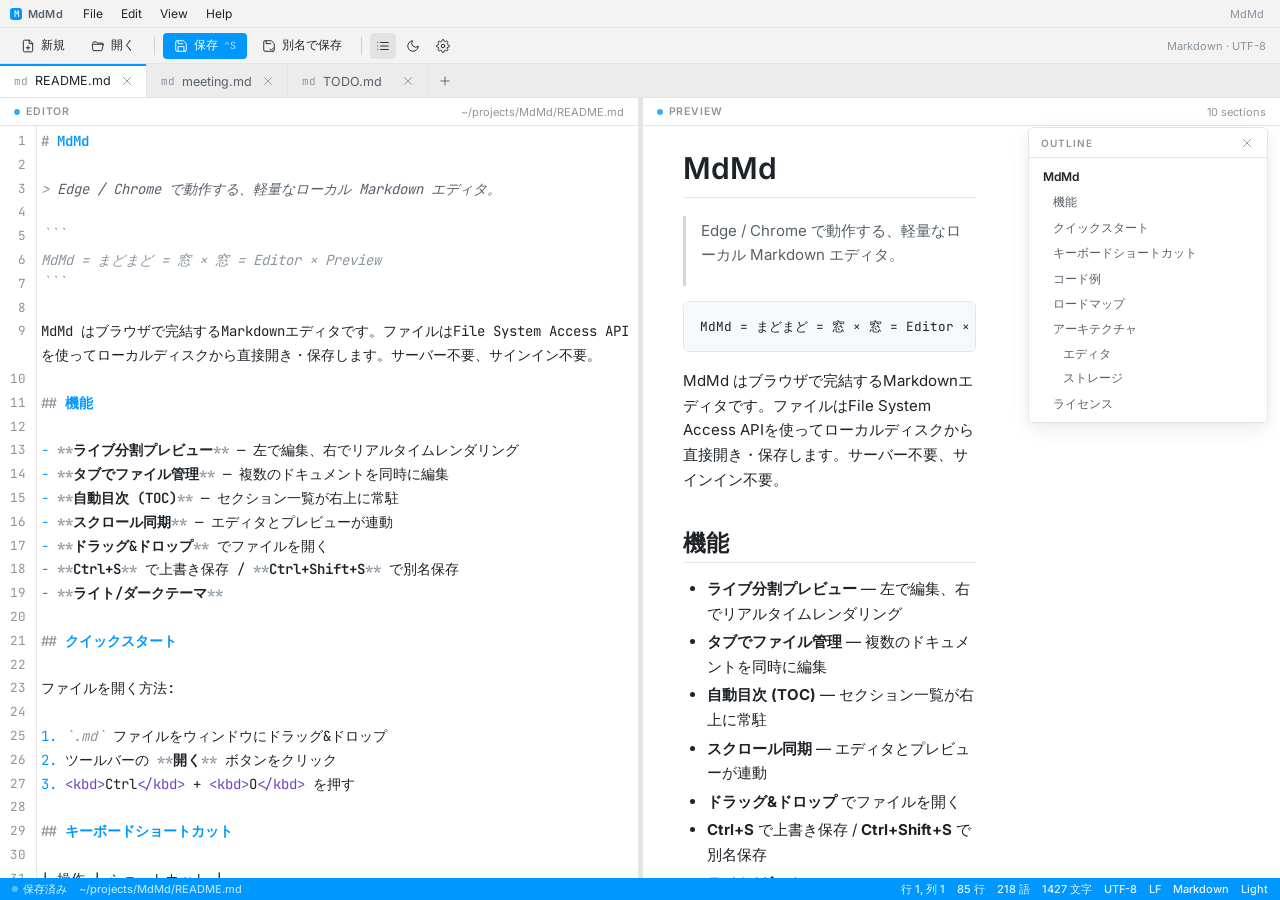
==== index.html @ 1f8f0a0e "Initial commit: offline PWA markdown editor Fully offline browser-based markdown editor with PWA fil" ====
<!DOCTYPE html>
<html lang="ja" data-theme="light">
<head>
<meta charset="UTF-8">
<title>MdMd</title>
<meta name="viewport" content="width=device-width,initial-scale=1">
<meta name="theme-color" content="#0098ff">
<link rel="manifest" href="manifest.json">
<link rel="icon" href="icons/icon-192.png" type="image/png">

<!-- All assets are local (vendor/). No external network calls. -->
<link rel="stylesheet" href="vendor/fonts/fonts.css">
<link rel="stylesheet" href="vendor/codemirror/codemirror.min.css">
<link rel="stylesheet" href="vendor/codemirror/theme/dracula.min.css">
<link rel="stylesheet" href="vendor/highlight/default.min.css">
<link rel="stylesheet" href="styles.css">

<script src="vendor/react.production.min.js"></script>
<script src="vendor/react-dom.production.min.js"></script>
<script src="vendor/codemirror/codemirror.min.js"></script>
<script src="vendor/codemirror/addon/overlay.min.js"></script>
<script src="vendor/codemirror/mode/xml.min.js"></script>
<script src="vendor/codemirror/mode/javascript.min.js"></script>
<script src="vendor/codemirror/mode/css.min.js"></script>
<script src="vendor/codemirror/mode/markdown.min.js"></script>
<script src="vendor/codemirror/mode/gfm.min.js"></script>
<script src="vendor/codemirror/addon/continuelist.min.js"></script>
<script src="vendor/markdown-it.min.js"></script>
<script src="vendor/purify.min.js"></script>
<script src="vendor/highlight/highlight.min.js"></script>
</head>
<body>
<div id="root"></div>

<script src="app.js"></script>
<script>
  // Register service worker for offline-first PWA behavior.
  // Skipped on file:// (SW only works on http(s)/localhost).
  if ('serviceWorker' in navigator && location.protocol !== 'file:') {
    window.addEventListener('load', () => {
      navigator.serviceWorker.register('sw.js').catch(err => {
        console.warn('[mdeditor] SW registration failed:', err);
      });
    });
  }
</script>
</body>
</html>
---- vendor/fonts/fonts.css ----
/* cyrillic-ext */
@font-face {
  font-family: 'Inter';
  font-style: normal;
  font-weight: 400;
  font-display: swap;
  src: url(UcC73FwrK3iLTeHuS_nVMrMxCp50SjIa2JL7SUc.woff2) format('woff2');
  unicode-range: U+0460-052F, U+1C80-1C8A, U+20B4, U+2DE0-2DFF, U+A640-A69F, U+FE2E-FE2F;
}
/* cyrillic */
@font-face {
  font-family: 'Inter';
  font-style: normal;
  font-weight: 400;
  font-display: swap;
  src: url(UcC73FwrK3iLTeHuS_nVMrMxCp50SjIa0ZL7SUc.woff2) format('woff2');
  unicode-range: U+0301, U+0400-045F, U+0490-0491, U+04B0-04B1, U+2116;
}
/* greek-ext */
@font-face {
  font-family: 'Inter';
  font-style: normal;
  font-weight: 400;
  font-display: swap;
  src: url(UcC73FwrK3iLTeHuS_nVMrMxCp50SjIa2ZL7SUc.woff2) format('woff2');
  unicode-range: U+1F00-1FFF;
}
/* greek */
@font-face {
  font-family: 'Inter';
  font-style: normal;
  font-weight: 400;
  font-display: swap;
  src: url(UcC73FwrK3iLTeHuS_nVMrMxCp50SjIa1pL7SUc.woff2) format('woff2');
  unicode-range: U+0370-0377, U+037A-037F, U+0384-038A, U+038C, U+038E-03A1, U+03A3-03FF;
}
/* vietnamese */
@font-face {
  font-family: 'Inter';
  font-style: normal;
  font-weight: 400;
  font-display: swap;
  src: url(UcC73FwrK3iLTeHuS_nVMrMxCp50SjIa2pL7SUc.woff2) format('woff2');
  unicode-range: U+0102-0103, U+0110-0111, U+0128-0129, U+0168-0169, U+01A0-01A1, U+01AF-01B0, U+0300-0301, U+0303-0304, U+0308-0309, U+0323, U+0329, U+1EA0-1EF9, U+20AB;
}
/* latin-ext */
@font-face {
  font-family: 'Inter';
  font-style: normal;
  font-weight: 400;
  font-display: swap;
  src: url(UcC73FwrK3iLTeHuS_nVMrMxCp50SjIa25L7SUc.woff2) format('woff2');
  unicode-range: U+0100-02BA, U+02BD-02C5, U+02C7-02CC, U+02CE-02D7, U+02DD-02FF, U+0304, U+0308, U+0329, U+1D00-1DBF, U+1E00-1E9F, U+1EF2-1EFF, U+2020, U+20A0-20AB, U+20AD-20C0, U+2113, U+2C60-2C7F, U+A720-A7FF;
}
/* latin */
@font-face {
  font-family: 'Inter';
  font-style: normal;
  font-weight: 400;
  font-display: swap;
  src: url(UcC73FwrK3iLTeHuS_nVMrMxCp50SjIa1ZL7.woff2) format('woff2');
  unicode-range: U+0000-00FF, U+0131, U+0152-0153, U+02BB-02BC, U+02C6, U+02DA, U+02DC, U+0304, U+0308, U+0329, U+2000-206F, U+20AC, U+2122, U+2191, U+2193, U+2212, U+2215, U+FEFF, U+FFFD;
}
/* cyrillic-ext */
@font-face {
  font-family: 'Inter';
  font-style: normal;
  font-weight: 500;
  font-display: swap;
  src: url(UcC73FwrK3iLTeHuS_nVMrMxCp50SjIa2JL7SUc.woff2) format('woff2');
  unicode-range: U+0460-052F, U+1C80-1C8A, U+20B4, U+2DE0-2DFF, U+A640-A69F, U+FE2E-FE2F;
}
/* cyrillic */
@font-face {
  font-family: 'Inter';
  font-style: normal;
  font-weight: 500;
  font-display: swap;
  src: url(UcC73FwrK3iLTeHuS_nVMrMxCp50SjIa0ZL7SUc.woff2) format('woff2');
  unicode-range: U+0301, U+0400-045F, U+0490-0491, U+04B0-04B1, U+2116;
}
/* greek-ext */
@font-face {
  font-family: 'Inter';
  font-style: normal;
  font-weight: 500;
  font-display: swap;
  src: url(UcC73FwrK3iLTeHuS_nVMrMxCp50SjIa2ZL7SUc.woff2) format('woff2');
  unicode-range: U+1F00-1FFF;
}
/* greek */
@font-face {
  font-family: 'Inter';
  font-style: normal;
  font-weight: 500;
  font-display: swap;
  src: url(UcC73FwrK3iLTeHuS_nVMrMxCp50SjIa1pL7SUc.woff2) format('woff2');
  unicode-range: U+0370-0377, U+037A-037F, U+0384-038A, U+038C, U+038E-03A1, U+03A3-03FF;
}
/* vietnamese */
@font-face {
  font-family: 'Inter';
  font-style: normal;
  font-weight: 500;
  font-display: swap;
  src: url(UcC73FwrK3iLTeHuS_nVMrMxCp50SjIa2pL7SUc.woff2) format('woff2');
  unicode-range: U+0102-0103, U+0110-0111, U+0128-0129, U+0168-0169, U+01A0-01A1, U+01AF-01B0, U+0300-0301, U+0303-0304, U+0308-0309, U+0323, U+0329, U+1EA0-1EF9, U+20AB;
}
/* latin-ext */
@font-face {
  font-family: 'Inter';
  font-style: normal;
  font-weight: 500;
  font-display: swap;
  src: url(UcC73FwrK3iLTeHuS_nVMrMxCp50SjIa25L7SUc.woff2) format('woff2');
  unicode-range: U+0100-02BA, U+02BD-02C5, U+02C7-02CC, U+02CE-02D7, U+02DD-02FF, U+0304, U+0308, U+0329, U+1D00-1DBF, U+1E00-1E9F, U+1EF2-1EFF, U+2020, U+20A0-20AB, U+20AD-20C0, U+2113, U+2C60-2C7F, U+A720-A7FF;
}
/* latin */
@font-face {
  font-family: 'Inter';
  font-style: normal;
  font-weight: 500;
  font-display: swap;
  src: url(UcC73FwrK3iLTeHuS_nVMrMxCp50SjIa1ZL7.woff2) format('woff2');
  unicode-range: U+0000-00FF, U+0131, U+0152-0153, U+02BB-02BC, U+02C6, U+02DA, U+02DC, U+0304, U+0308, U+0329, U+2000-206F, U+20AC, U+2122, U+2191, U+2193, U+2212, U+2215, U+FEFF, U+FFFD;
}
/* cyrillic-ext */
@font-face {
  font-family: 'Inter';
  font-style: normal;
  font-weight: 600;
  font-display: swap;
  src: url(UcC73FwrK3iLTeHuS_nVMrMxCp50SjIa2JL7SUc.woff2) format('woff2');
  unicode-range: U+0460-052F, U+1C80-1C8A, U+20B4, U+2DE0-2DFF, U+A640-A69F, U+FE2E-FE2F;
}
/* cyrillic */
@font-face {
  font-family: 'Inter';
  font-style: normal;
  font-weight: 600;
  font-display: swap;
  src: url(UcC73FwrK3iLTeHuS_nVMrMxCp50SjIa0ZL7SUc.woff2) format('woff2');
  unicode-range: U+0301, U+0400-045F, U+0490-0491, U+04B0-04B1, U+2116;
}
/* greek-ext */
@font-face {
  font-family: 'Inter';
  font-style: normal;
  font-weight: 600;
  font-display: swap;
  src: url(UcC73FwrK3iLTeHuS_nVMrMxCp50SjIa2ZL7SUc.woff2) format('woff2');
  unicode-range: U+1F00-1FFF;
}
/* greek */
@font-face {
  font-family: 'Inter';
  font-style: normal;
  font-weight: 600;
  font-display: swap;
  src: url(UcC73FwrK3iLTeHuS_nVMrMxCp50SjIa1pL7SUc.woff2) format('woff2');
  unicode-range: U+0370-0377, U+037A-037F, U+0384-038A, U+038C, U+038E-03A1, U+03A3-03FF;
}
/* vietnamese */
@font-face {
  font-family: 'Inter';
  font-style: normal;
  font-weight: 600;
  font-display: swap;
  src: url(UcC73FwrK3iLTeHuS_nVMrMxCp50SjIa2pL7SUc.woff2) format('woff2');
  unicode-range: U+0102-0103, U+0110-0111, U+0128-0129, U+0168-0169, U+01A0-01A1, U+01AF-01B0, U+0300-0301, U+0303-0304, U+0308-0309, U+0323, U+0329, U+1EA0-1EF9, U+20AB;
}
/* latin-ext */
@font-face {
  font-family: 'Inter';
  font-style: normal;
  font-weight: 600;
  font-display: swap;
  src: url(UcC73FwrK3iLTeHuS_nVMrMxCp50SjIa25L7SUc.woff2) format('woff2');
  unicode-range: U+0100-02BA, U+02BD-02C5, U+02C7-02CC, U+02CE-02D7, U+02DD-02FF, U+0304, U+0308, U+0329, U+1D00-1DBF, U+1E00-1E9F, U+1EF2-1EFF, U+2020, U+20A0-20AB, U+20AD-20C0, U+2113, U+2C60-2C7F, U+A720-A7FF;
}
/* latin */
@font-face {
  font-family: 'Inter';
  font-style: normal;
  font-weight: 600;
  font-display: swap;
  src: url(UcC73FwrK3iLTeHuS_nVMrMxCp50SjIa1ZL7.woff2) format('woff2');
  unicode-range: U+0000-00FF, U+0131, U+0152-0153, U+02BB-02BC, U+02C6, U+02DA, U+02DC, U+0304, U+0308, U+0329, U+2000-206F, U+20AC, U+2122, U+2191, U+2193, U+2212, U+2215, U+FEFF, U+FFFD;
}
/* cyrillic-ext */
@font-face {
  font-family: 'Inter';
  font-style: normal;
  font-weight: 700;
  font-display: swap;
  src: url(UcC73FwrK3iLTeHuS_nVMrMxCp50SjIa2JL7SUc.woff2) format('woff2');
  unicode-range: U+0460-052F, U+1C80-1C8A, U+20B4, U+2DE0-2DFF, U+A640-A69F, U+FE2E-FE2F;
}
/* cyrillic */
@font-face {
  font-family: 'Inter';
  font-style: normal;
  font-weight: 700;
  font-display: swap;
  src: url(UcC73FwrK3iLTeHuS_nVMrMxCp50SjIa0ZL7SUc.woff2) format('woff2');
  unicode-range: U+0301, U+0400-045F, U+0490-0491, U+04B0-04B1, U+2116;
}
/* greek-ext */
@font-face {
  font-family: 'Inter';
  font-style: normal;
  font-weight: 700;
  font-display: swap;
  src: url(UcC73FwrK3iLTeHuS_nVMrMxCp50SjIa2ZL7SUc.woff2) format('woff2');
  unicode-range: U+1F00-1FFF;
}
/* greek */
@font-face {
  font-family: 'Inter';
  font-style: normal;
  font-weight: 700;
  font-display: swap;
  src: url(UcC73FwrK3iLTeHuS_nVMrMxCp50SjIa1pL7SUc.woff2) format('woff2');
  unicode-range: U+0370-0377, U+037A-037F, U+0384-038A, U+038C, U+038E-03A1, U+03A3-03FF;
}
/* vietnamese */
@font-face {
  font-family: 'Inter';
  font-style: normal;
  font-weight: 700;
  font-display: swap;
  src: url(UcC73FwrK3iLTeHuS_nVMrMxCp50SjIa2pL7SUc.woff2) format('woff2');
  unicode-range: U+0102-0103, U+0110-0111, U+0128-0129, U+0168-0169, U+01A0-01A1, U+01AF-01B0, U+0300-0301, U+0303-0304, U+0308-0309, U+0323, U+0329, U+1EA0-1EF9, U+20AB;
}
/* latin-ext */
@font-face {
  font-family: 'Inter';
  font-style: normal;
  font-weight: 700;
  font-display: swap;
  src: url(UcC73FwrK3iLTeHuS_nVMrMxCp50SjIa25L7SUc.woff2) format('woff2');
  unicode-range: U+0100-02BA, U+02BD-02C5, U+02C7-02CC, U+02CE-02D7, U+02DD-02FF, U+0304, U+0308, U+0329, U+1D00-1DBF, U+1E00-1E9F, U+1EF2-1EFF, U+2020, U+20A0-20AB, U+20AD-20C0, U+2113, U+2C60-2C7F, U+A720-A7FF;
}
/* latin */
@font-face {
  font-family: 'Inter';
  font-style: normal;
  font-weight: 700;
  font-display: swap;
  src: url(UcC73FwrK3iLTeHuS_nVMrMxCp50SjIa1ZL7.woff2) format('woff2');
  unicode-range: U+0000-00FF, U+0131, U+0152-0153, U+02BB-02BC, U+02C6, U+02DA, U+02DC, U+0304, U+0308, U+0329, U+2000-206F, U+20AC, U+2122, U+2191, U+2193, U+2212, U+2215, U+FEFF, U+FFFD;
}
/* cyrillic-ext */
@font-face {
  font-family: 'JetBrains Mono';
  font-style: normal;
  font-weight: 400;
  font-display: swap;
  src: url(tDbv2o-flEEny0FZhsfKu5WU4zr3E_BX0PnT8RD8yKwBNntkaToggR7BYRbKPx3cwhsk.woff2) format('woff2');
  unicode-range: U+0460-052F, U+1C80-1C8A, U+20B4, U+2DE0-2DFF, U+A640-A69F, U+FE2E-FE2F;
}
/* cyrillic */
@font-face {
  font-family: 'JetBrains Mono';
  font-style: normal;
  font-weight: 400;
  font-display: swap;
  src: url(tDbv2o-flEEny0FZhsfKu5WU4zr3E_BX0PnT8RD8yKwBNntkaToggR7BYRbKPxTcwhsk.woff2) format('woff2');
  unicode-range: U+0301, U+0400-045F, U+0490-0491, U+04B0-04B1, U+2116;
}
/* greek */
@font-face {
  font-family: 'JetBrains Mono';
  font-style: normal;
  font-weight: 400;
  font-display: swap;
  src: url(tDbv2o-flEEny0FZhsfKu5WU4zr3E_BX0PnT8RD8yKwBNntkaToggR7BYRbKPxPcwhsk.woff2) format('woff2');
  unicode-range: U+0370-0377, U+037A-037F, U+0384-038A, U+038C, U+038E-03A1, U+03A3-03FF;
}
/* vietnamese */
@font-face {
  font-family: 'JetBrains Mono';
  font-style: normal;
  font-weight: 400;
  font-display: swap;
  src: url(tDbv2o-flEEny0FZhsfKu5WU4zr3E_BX0PnT8RD8yKwBNntkaToggR7BYRbKPx_cwhsk.woff2) format('woff2');
  unicode-range: U+0102-0103, U+0110-0111, U+0128-0129, U+0168-0169, U+01A0-01A1, U+01AF-01B0, U+0300-0301, U+0303-0304, U+0308-0309, U+0323, U+0329, U+1EA0-1EF9, U+20AB;
}
/* latin-ext */
@font-face {
  font-family: 'JetBrains Mono';
  font-style: normal;
  font-weight: 400;
  font-display: swap;
  src: url(tDbv2o-flEEny0FZhsfKu5WU4zr3E_BX0PnT8RD8yKwBNntkaToggR7BYRbKPx7cwhsk.woff2) format('woff2');
  unicode-range: U+0100-02BA, U+02BD-02C5, U+02C7-02CC, U+02CE-02D7, U+02DD-02FF, U+0304, U+0308, U+0329, U+1D00-1DBF, U+1E00-1E9F, U+1EF2-1EFF, U+2020, U+20A0-20AB, U+20AD-20C0, U+2113, U+2C60-2C7F, U+A720-A7FF;
}
/* latin */
@font-face {
  font-family: 'JetBrains Mono';
  font-style: normal;
  font-weight: 400;
  font-display: swap;
  src: url(tDbv2o-flEEny0FZhsfKu5WU4zr3E_BX0PnT8RD8yKwBNntkaToggR7BYRbKPxDcwg.woff2) format('woff2');
  unicode-range: U+0000-00FF, U+0131, U+0152-0153, U+02BB-02BC, U+02C6, U+02DA, U+02DC, U+0304, U+0308, U+0329, U+2000-206F, U+20AC, U+2122, U+2191, U+2193, U+2212, U+2215, U+FEFF, U+FFFD;
}
/* cyrillic-ext */
@font-face {
  font-family: 'JetBrains Mono';
  font-style: normal;
  font-weight: 500;
  font-display: swap;
  src: url(tDbv2o-flEEny0FZhsfKu5WU4zr3E_BX0PnT8RD8yKwBNntkaToggR7BYRbKPx3cwhsk.woff2) format('woff2');
  unicode-range: U+0460-052F, U+1C80-1C8A, U+20B4, U+2DE0-2DFF, U+A640-A69F, U+FE2E-FE2F;
}
/* cyrillic */
@font-face {
  font-family: 'JetBrains Mono';
  font-style: normal;
  font-weight: 500;
  font-display: swap;
  src: url(tDbv2o-flEEny0FZhsfKu5WU4zr3E_BX0PnT8RD8yKwBNntkaToggR7BYRbKPxTcwhsk.woff2) format('woff2');
  unicode-range: U+0301, U+0400-045F, U+0490-0491, U+04B0-04B1, U+2116;
}
/* greek */
@font-face {
  font-family: 'JetBrains Mono';
  font-style: normal;
  font-weight: 500;
  font-display: swap;
  src: url(tDbv2o-flEEny0FZhsfKu5WU4zr3E_BX0PnT8RD8yKwBNntkaToggR7BYRbKPxPcwhsk.woff2) format('woff2');
  unicode-range: U+0370-0377, U+037A-037F, U+0384-038A, U+038C, U+038E-03A1, U+03A3-03FF;
}
/* vietnamese */
@font-face {
  font-family: 'JetBrains Mono';
  font-style: normal;
  font-weight: 500;
  font-display: swap;
  src: url(tDbv2o-flEEny0FZhsfKu5WU4zr3E_BX0PnT8RD8yKwBNntkaToggR7BYRbKPx_cwhsk.woff2) format('woff2');
  unicode-range: U+0102-0103, U+0110-0111, U+0128-0129, U+0168-0169, U+01A0-01A1, U+01AF-01B0, U+0300-0301, U+0303-0304, U+0308-0309, U+0323, U+0329, U+1EA0-1EF9, U+20AB;
}
/* latin-ext */
@font-face {
  font-family: 'JetBrains Mono';
  font-style: normal;
  font-weight: 500;
  font-display: swap;
  src: url(tDbv2o-flEEny0FZhsfKu5WU4zr3E_BX0PnT8RD8yKwBNntkaToggR7BYRbKPx7cwhsk.woff2) format('woff2');
  unicode-range: U+0100-02BA, U+02BD-02C5, U+02C7-02CC, U+02CE-02D7, U+02DD-02FF, U+0304, U+0308, U+0329, U+1D00-1DBF, U+1E00-1E9F, U+1EF2-1EFF, U+2020, U+20A0-20AB, U+20AD-20C0, U+2113, U+2C60-2C7F, U+A720-A7FF;
}
/* latin */
@font-face {
  font-family: 'JetBrains Mono';
  font-style: normal;
  font-weight: 500;
  font-display: swap;
  src: url(tDbv2o-flEEny0FZhsfKu5WU4zr3E_BX0PnT8RD8yKwBNntkaToggR7BYRbKPxDcwg.woff2) format('woff2');
  unicode-range: U+0000-00FF, U+0131, U+0152-0153, U+02BB-02BC, U+02C6, U+02DA, U+02DC, U+0304, U+0308, U+0329, U+2000-206F, U+20AC, U+2122, U+2191, U+2193, U+2212, U+2215, U+FEFF, U+FFFD;
}
/* cyrillic-ext */
@font-face {
  font-family: 'JetBrains Mono';
  font-style: normal;
  font-weight: 600;
  font-display: swap;
  src: url(tDbv2o-flEEny0FZhsfKu5WU4zr3E_BX0PnT8RD8yKwBNntkaToggR7BYRbKPx3cwhsk.woff2) format('woff2');
  unicode-range: U+0460-052F, U+1C80-1C8A, U+20B4, U+2DE0-2DFF, U+A640-A69F, U+FE2E-FE2F;
}
/* cyrillic */
@font-face {
  font-family: 'JetBrains Mono';
  font-style: normal;
  font-weight: 600;
  font-display: swap;
  src: url(tDbv2o-flEEny0FZhsfKu5WU4zr3E_BX0PnT8RD8yKwBNntkaToggR7BYRbKPxTcwhsk.woff2) format('woff2');
  unicode-range: U+0301, U+0400-045F, U+0490-0491, U+04B0-04B1, U+2116;
}
/* greek */
@font-face {
  font-family: 'JetBrains Mono';
  font-style: normal;
  font-weight: 600;
  font-display: swap;
  src: url(tDbv2o-flEEny0FZhsfKu5WU4zr3E_BX0PnT8RD8yKwBNntkaToggR7BYRbKPxPcwhsk.woff2) format('woff2');
  unicode-range: U+0370-0377, U+037A-037F, U+0384-038A, U+038C, U+038E-03A1, U+03A3-03FF;
}
/* vietnamese */
@font-face {
  font-family: 'JetBrains Mono';
  font-style: normal;
  font-weight: 600;
  font-display: swap;
  src: url(tDbv2o-flEEny0FZhsfKu5WU4zr3E_BX0PnT8RD8yKwBNntkaToggR7BYRbKPx_cwhsk.woff2) format('woff2');
  unicode-range: U+0102-0103, U+0110-0111, U+0128-0129, U+0168-0169, U+01A0-01A1, U+01AF-01B0, U+0300-0301, U+0303-0304, U+0308-0309, U+0323, U+0329, U+1EA0-1EF9, U+20AB;
}
/* latin-ext */
@font-face {
  font-family: 'JetBrains Mono';
  font-style: normal;
  font-weight: 600;
  font-display: swap;
  src: url(tDbv2o-flEEny0FZhsfKu5WU4zr3E_BX0PnT8RD8yKwBNntkaToggR7BYRbKPx7cwhsk.woff2) format('woff2');
  unicode-range: U+0100-02BA, U+02BD-02C5, U+02C7-02CC, U+02CE-02D7, U+02DD-02FF, U+0304, U+0308, U+0329, U+1D00-1DBF, U+1E00-1E9F, U+1EF2-1EFF, U+2020, U+20A0-20AB, U+20AD-20C0, U+2113, U+2C60-2C7F, U+A720-A7FF;
}
/* latin */
@font-face {
  font-family: 'JetBrains Mono';
  font-style: normal;
  font-weight: 600;
  font-display: swap;
  src: url(tDbv2o-flEEny0FZhsfKu5WU4zr3E_BX0PnT8RD8yKwBNntkaToggR7BYRbKPxDcwg.woff2) format('woff2');
  unicode-range: U+0000-00FF, U+0131, U+0152-0153, U+02BB-02BC, U+02C6, U+02DA, U+02DC, U+0304, U+0308, U+0329, U+2000-206F, U+20AC, U+2122, U+2191, U+2193, U+2212, U+2215, U+FEFF, U+FFFD;
}
---- vendor/codemirror/codemirror.min.css ----
.CodeMirror{font-family:monospace;height:300px;color:#000;direction:ltr}.CodeMirror-lines{padding:4px 0}.CodeMirror pre.CodeMirror-line,.CodeMirror pre.CodeMirror-line-like{padding:0 4px}.CodeMirror-gutter-filler,.CodeMirror-scrollbar-filler{background-color:#fff}.CodeMirror-gutters{border-right:1px solid #ddd;background-color:#f7f7f7;white-space:nowrap}.CodeMirror-linenumber{padding:0 3px 0 5px;min-width:20px;text-align:right;color:#999;white-space:nowrap}.CodeMirror-guttermarker{color:#000}.CodeMirror-guttermarker-subtle{color:#999}.CodeMirror-cursor{border-left:1px solid #000;border-right:none;width:0}.CodeMirror div.CodeMirror-secondarycursor{border-left:1px solid silver}.cm-fat-cursor .CodeMirror-cursor{width:auto;border:0!important;background:#7e7}.cm-fat-cursor div.CodeMirror-cursors{z-index:1}.cm-fat-cursor .CodeMirror-line::selection,.cm-fat-cursor .CodeMirror-line>span::selection,.cm-fat-cursor .CodeMirror-line>span>span::selection{background:0 0}.cm-fat-cursor .CodeMirror-line::-moz-selection,.cm-fat-cursor .CodeMirror-line>span::-moz-selection,.cm-fat-cursor .CodeMirror-line>span>span::-moz-selection{background:0 0}.cm-fat-cursor{caret-color:transparent}@-moz-keyframes blink{50%{background-color:transparent}}@-webkit-keyframes blink{50%{background-color:transparent}}@keyframes blink{50%{background-color:transparent}}.cm-tab{display:inline-block;text-decoration:inherit}.CodeMirror-rulers{position:absolute;left:0;right:0;top:-50px;bottom:0;overflow:hidden}.CodeMirror-ruler{border-left:1px solid #ccc;top:0;bottom:0;position:absolute}.cm-s-default .cm-header{color:#00f}.cm-s-default .cm-quote{color:#090}.cm-negative{color:#d44}.cm-positive{color:#292}.cm-header,.cm-strong{font-weight:700}.cm-em{font-style:italic}.cm-link{text-decoration:underline}.cm-strikethrough{text-decoration:line-through}.cm-s-default .cm-keyword{color:#708}.cm-s-default .cm-atom{color:#219}.cm-s-default .cm-number{color:#164}.cm-s-default .cm-def{color:#00f}.cm-s-default .cm-variable-2{color:#05a}.cm-s-default .cm-type,.cm-s-default .cm-variable-3{color:#085}.cm-s-default .cm-comment{color:#a50}.cm-s-default .cm-string{color:#a11}.cm-s-default .cm-string-2{color:#f50}.cm-s-default .cm-meta{color:#555}.cm-s-default .cm-qualifier{color:#555}.cm-s-default .cm-builtin{color:#30a}.cm-s-default .cm-bracket{color:#997}.cm-s-default .cm-tag{color:#170}.cm-s-default .cm-attribute{color:#00c}.cm-s-default .cm-hr{color:#999}.cm-s-default .cm-link{color:#00c}.cm-s-default .cm-error{color:red}.cm-invalidchar{color:red}.CodeMirror-composing{border-bottom:2px solid}div.CodeMirror span.CodeMirror-matchingbracket{color:#0b0}div.CodeMirror span.CodeMirror-nonmatchingbracket{color:#a22}.CodeMirror-matchingtag{background:rgba(255,150,0,.3)}.CodeMirror-activeline-background{background:#e8f2ff}.CodeMirror{position:relative;overflow:hidden;background:#fff}.CodeMirror-scroll{overflow:scroll!important;margin-bottom:-50px;margin-right:-50px;padding-bottom:50px;height:100%;outline:0;position:relative;z-index:0}.CodeMirror-sizer{position:relative;border-right:50px solid transparent}.CodeMirror-gutter-filler,.CodeMirror-hscrollbar,.CodeMirror-scrollbar-filler,.CodeMirror-vscrollbar{position:absolute;z-index:6;display:none;outline:0}.CodeMirror-vscrollbar{right:0;top:0;overflow-x:hidden;overflow-y:scroll}.CodeMirror-hscrollbar{bottom:0;left:0;overflow-y:hidden;overflow-x:scroll}.CodeMirror-scrollbar-filler{right:0;bottom:0}.CodeMirror-gutter-filler{left:0;bottom:0}.CodeMirror-gutters{position:absolute;left:0;top:0;min-height:100%;z-index:3}.CodeMirror-gutter{white-space:normal;height:100%;display:inline-block;vertical-align:top;margin-bottom:-50px}.CodeMirror-gutter-wrapper{position:absolute;z-index:4;background:0 0!important;border:none!important}.CodeMirror-gutter-background{position:absolute;top:0;bottom:0;z-index:4}.CodeMirror-gutter-elt{position:absolute;cursor:default;z-index:4}.CodeMirror-gutter-wrapper ::selection{background-color:transparent}.CodeMirror-gutter-wrapper ::-moz-selection{background-color:transparent}.CodeMirror-lines{cursor:text;min-height:1px}.CodeMirror pre.CodeMirror-line,.CodeMirror pre.CodeMirror-line-like{-moz-border-radius:0;-webkit-border-radius:0;border-radius:0;border-width:0;background:0 0;font-family:inherit;font-size:inherit;margin:0;white-space:pre;word-wrap:normal;line-height:inherit;color:inherit;z-index:2;position:relative;overflow:visible;-webkit-tap-highlight-color:transparent;-webkit-font-variant-ligatures:contextual;font-variant-ligatures:contextual}.CodeMirror-wrap pre.CodeMirror-line,.CodeMirror-wrap pre.CodeMirror-line-like{word-wrap:break-word;white-space:pre-wrap;word-break:normal}.CodeMirror-linebackground{position:absolute;left:0;right:0;top:0;bottom:0;z-index:0}.CodeMirror-linewidget{position:relative;z-index:2;padding:.1px}.CodeMirror-rtl pre{direction:rtl}.CodeMirror-code{outline:0}.CodeMirror-gutter,.CodeMirror-gutters,.CodeMirror-linenumber,.CodeMirror-scroll,.CodeMirror-sizer{-moz-box-sizing:content-box;box-sizing:content-box}.CodeMirror-measure{position:absolute;width:100%;height:0;overflow:hidden;visibility:hidden}.CodeMirror-cursor{position:absolute;pointer-events:none}.CodeMirror-measure pre{position:static}div.CodeMirror-cursors{visibility:hidden;position:relative;z-index:3}div.CodeMirror-dragcursors{visibility:visible}.CodeMirror-focused div.CodeMirror-cursors{visibility:visible}.CodeMirror-selected{background:#d9d9d9}.CodeMirror-focused .CodeMirror-selected{background:#d7d4f0}.CodeMirror-crosshair{cursor:crosshair}.CodeMirror-line::selection,.CodeMirror-line>span::selection,.CodeMirror-line>span>span::selection{background:#d7d4f0}.CodeMirror-line::-moz-selection,.CodeMirror-line>span::-moz-selection,.CodeMirror-line>span>span::-moz-selection{background:#d7d4f0}.cm-searching{background-color:#ffa;background-color:rgba(255,255,0,.4)}.cm-force-border{padding-right:.1px}@media print{.CodeMirror div.CodeMirror-cursors{visibility:hidden}}.cm-tab-wrap-hack:after{content:''}span.CodeMirror-selectedtext{background:0 0}
---- vendor/codemirror/theme/dracula.min.css ----
.cm-s-dracula .CodeMirror-gutters,.cm-s-dracula.CodeMirror{background-color:#282a36!important;color:#f8f8f2!important;border:none}.cm-s-dracula .CodeMirror-gutters{color:#282a36}.cm-s-dracula .CodeMirror-cursor{border-left:solid thin #f8f8f0}.cm-s-dracula .CodeMirror-linenumber{color:#6d8a88}.cm-s-dracula .CodeMirror-selected{background:rgba(255,255,255,.1)}.cm-s-dracula .CodeMirror-line::selection,.cm-s-dracula .CodeMirror-line>span::selection,.cm-s-dracula .CodeMirror-line>span>span::selection{background:rgba(255,255,255,.1)}.cm-s-dracula .CodeMirror-line::-moz-selection,.cm-s-dracula .CodeMirror-line>span::-moz-selection,.cm-s-dracula .CodeMirror-line>span>span::-moz-selection{background:rgba(255,255,255,.1)}.cm-s-dracula span.cm-comment{color:#6272a4}.cm-s-dracula span.cm-string,.cm-s-dracula span.cm-string-2{color:#f1fa8c}.cm-s-dracula span.cm-number{color:#bd93f9}.cm-s-dracula span.cm-variable{color:#50fa7b}.cm-s-dracula span.cm-variable-2{color:#fff}.cm-s-dracula span.cm-def{color:#50fa7b}.cm-s-dracula span.cm-operator{color:#ff79c6}.cm-s-dracula span.cm-keyword{color:#ff79c6}.cm-s-dracula span.cm-atom{color:#bd93f9}.cm-s-dracula span.cm-meta{color:#f8f8f2}.cm-s-dracula span.cm-tag{color:#ff79c6}.cm-s-dracula span.cm-attribute{color:#50fa7b}.cm-s-dracula span.cm-qualifier{color:#50fa7b}.cm-s-dracula span.cm-property{color:#66d9ef}.cm-s-dracula span.cm-builtin{color:#50fa7b}.cm-s-dracula span.cm-type,.cm-s-dracula span.cm-variable-3{color:#ffb86c}.cm-s-dracula .CodeMirror-activeline-background{background:rgba(255,255,255,.1)}.cm-s-dracula .CodeMirror-matchingbracket{text-decoration:underline;color:#fff!important}
---- vendor/highlight/default.min.css ----
/*!
  Theme: Default
  Description: Original highlight.js style
  Author: (c) Ivan Sagalaev <maniac@softwaremaniacs.org>
  Maintainer: @highlightjs/core-team
  Website: https://highlightjs.org/
  License: see project LICENSE
  Touched: 2021
*/pre code.hljs{display:block;overflow-x:auto;padding:1em}code.hljs{padding:3px 5px}.hljs{background:#f3f3f3;color:#444}.hljs-comment{color:#697070}.hljs-punctuation,.hljs-tag{color:#444a}.hljs-tag .hljs-attr,.hljs-tag .hljs-name{color:#444}.hljs-attribute,.hljs-doctag,.hljs-keyword,.hljs-meta .hljs-keyword,.hljs-name,.hljs-selector-tag{font-weight:700}.hljs-deletion,.hljs-number,.hljs-quote,.hljs-selector-class,.hljs-selector-id,.hljs-string,.hljs-template-tag,.hljs-type{color:#800}.hljs-section,.hljs-title{color:#800;font-weight:700}.hljs-link,.hljs-operator,.hljs-regexp,.hljs-selector-attr,.hljs-selector-pseudo,.hljs-symbol,.hljs-template-variable,.hljs-variable{color:#ab5656}.hljs-literal{color:#695}.hljs-addition,.hljs-built_in,.hljs-bullet,.hljs-code{color:#397300}.hljs-meta{color:#1f7199}.hljs-meta .hljs-string{color:#38a}.hljs-emphasis{font-style:italic}.hljs-strong{font-weight:700}
---- styles.css ----
/* ── Design tokens ─────────────────────────────────────────────────────────── */
:root {
  --bg:            #ffffff;
  --bg-elev:       #f6f7f9;
  --bg-tabbar:     #ececec;
  --bg-tab-active: #ffffff;
  --bg-toolbar:    #f3f3f3;
  --bg-toc:        rgba(255,255,255,0.92);
  --bg-toc-shadow: 0 6px 20px rgba(0,0,0,.08), 0 1px 3px rgba(0,0,0,.04);
  --border:        #e5e5e5;
  --border-strong: #d0d0d0;
  --fg:            #1f2328;
  --fg-muted:      #57606a;
  --fg-faint:      #8c959f;
  --fg-on-accent:  #ffffff;
  --code-bg:       #f6f8fa;
  --kbd-bg:        #f6f8fa;
  --quote-fg:      #57606a;
  --quote-bd:      #d0d7de;
  --hr:            #e5e5e5;
  --table-zebra:   #f6f8fa;
  --link:          var(--accent);
  --accent:        #0098ff;
  --accent-hover:  #007fd4;
  --accent-soft:   color-mix(in oklab, var(--accent) 16%, transparent);
  --selection:     color-mix(in oklab, var(--accent) 25%, transparent);
  --font-ui:       "Inter", ui-sans-serif, -apple-system, "Segoe UI", system-ui, sans-serif;
  --font-mono:     "JetBrains Mono", ui-monospace, "SF Mono", Menlo, Consolas, monospace;
  --font-editor:   var(--font-mono);
  --editor-fs:     14px;
  --preview-fs:    15px;
  --radius:        6px;
  --radius-sm:     4px;
}

[data-theme="dark"] {
  --bg:            #1e1e1e;
  --bg-elev:       #252526;
  --bg-tabbar:     #2d2d2d;
  --bg-tab-active: #1e1e1e;
  --bg-toolbar:    #252526;
  --bg-toc:        rgba(37,37,38,0.96);
  --bg-toc-shadow: 0 6px 20px rgba(0,0,0,.45), 0 1px 3px rgba(0,0,0,.3);
  --border:        #333333;
  --border-strong: #454545;
  --fg:            #d4d4d4;
  --fg-muted:      #a0a0a0;
  --fg-faint:      #6a6a6a;
  --code-bg:       #1a1a1a;
  --kbd-bg:        #2a2a2a;
  --quote-fg:      #a0a0a0;
  --quote-bd:      #3a3a3a;
  --hr:            #333;
  --table-zebra:   #252526;
}

/* ── Reset ─────────────────────────────────────────────────────────────────── */
*, *::before, *::after { box-sizing: border-box; margin: 0; padding: 0; }
html, body { height: 100%; overflow: hidden; }
body {
  font-family: var(--font-ui);
  font-size: 13px;
  color: var(--fg);
  background: var(--bg);
  -webkit-font-smoothing: antialiased;
}
button { font: inherit; color: inherit; cursor: default; border: none; background: transparent; }
a { color: inherit; }
::selection { background: var(--selection); }

/* ── Shell layout ──────────────────────────────────────────────────────────── */
.shell {
  display: grid;
  grid-template-rows: 28px 36px 34px 1fr 22px;
  height: 100vh;
  width: 100vw;
  overflow: hidden;
}

/* ── Menubar ───────────────────────────────────────────────────────────────── */
.menubar {
  display: flex;
  align-items: center;
  gap: 2px;
  padding: 0 8px;
  background: var(--bg-toolbar);
  border-bottom: 1px solid var(--border);
  user-select: none;
  position: relative;
  z-index: 100;
}
.app-title {
  display: flex;
  align-items: center;
  gap: 6px;
  padding: 0 10px 0 2px;
}
.app-dot {
  width: 12px; height: 12px;
  background: var(--accent);
  border-radius: 3px;
  display: inline-flex; align-items: center; justify-content: center;
  color: white; font-size: 9px; font-weight: 700;
  font-family: var(--font-mono);
}
.menu-item {
  height: 22px;
  padding: 0 8px;
  display: inline-flex;
  align-items: center;
  border-radius: var(--radius-sm);
  font-size: 12px;
  color: var(--fg);
}
.menu-item:hover, .menu-item.active { background: rgba(127,127,127,.12); }
.menu-spacer { flex: 1; }
.menu-dropdown {
  position: absolute;
  top: 22px;
  left: 0;
  min-width: 220px;
  background: var(--bg);
  border: 1px solid var(--border-strong);
  border-radius: var(--radius);
  box-shadow: 0 8px 24px rgba(0,0,0,.12), 0 2px 6px rgba(0,0,0,.06);
  padding: 4px 0;
  z-index: 200;
}
.menu-dd-item {
  display: flex;
  align-items: center;
  justify-content: space-between;
  padding: 0 14px;
  height: 28px;
  font-size: 12px;
  color: var(--fg);
  gap: 20px;
}
.menu-dd-item:hover { background: var(--accent); color: white; }
.menu-dd-item.disabled { color: var(--fg-faint); pointer-events: none; }
.menu-kbd { color: var(--fg-faint); font-size: 11px; font-family: var(--font-mono); }
.menu-dd-item:hover .menu-kbd { color: rgba(255,255,255,.7); }
.menu-sep { height: 1px; background: var(--border); margin: 4px 0; }

/* ── Toolbar ───────────────────────────────────────────────────────────────── */
.toolbar {
  display: flex;
  align-items: center;
  gap: 4px;
  padding: 0 10px;
  background: var(--bg-toolbar);
  border-bottom: 1px solid var(--border);
}
.tb-btn {
  height: 26px;
  padding: 0 10px;
  border-radius: var(--radius-sm);
  display: inline-flex;
  align-items: center;
  gap: 6px;
  font-size: 12px;
  color: var(--fg);
  white-space: nowrap;
  border: 1px solid transparent;
}
.tb-btn:hover { background: rgba(127,127,127,.12); }
.tb-btn:active { background: rgba(127,127,127,.18); }
.tb-btn.primary { background: var(--accent); color: white; }
.tb-btn.primary:hover { background: var(--accent-hover); }
.tb-btn.icon-only { padding: 0; width: 26px; justify-content: center; }
.tb-btn.icon-only.active { background: rgba(127,127,127,.14); }
.tb-kbd { font-family: var(--font-mono); font-size: 10px; color: rgba(255,255,255,.7); }
.tb-div { width: 1px; height: 18px; background: var(--border-strong); margin: 0 4px; }

/* ── Tabbar ────────────────────────────────────────────────────────────────── */
.tabbar {
  display: flex;
  align-items: stretch;
  background: var(--bg-tabbar);
  border-bottom: 1px solid var(--border);
  overflow-x: auto;
  overflow-y: hidden;
  scrollbar-width: none;
}
.tabbar::-webkit-scrollbar { display: none; }
.tab {
  display: inline-flex;
  align-items: center;
  gap: 7px;
  padding: 0 10px 0 14px;
  height: 34px;
  min-width: 140px;
  max-width: 240px;
  border-right: 1px solid var(--border);
  color: var(--fg-muted);
  font-size: 12.5px;
  user-select: none;
  position: relative;
  cursor: default;
}
.tab:hover { background: rgba(127,127,127,.06); color: var(--fg); }
.tab.active {
  background: var(--bg-tab-active);
  color: var(--fg);
}
.tab.active::after {
  content: '';
  position: absolute; left: 0; right: 0; top: 0; height: 2px;
  background: var(--accent);
}
/* Remove bottom border for active tab (visual trick) */
.tab.active { border-bottom: 1px solid var(--bg-tab-active); margin-bottom: -1px; z-index: 1; }
.tab-badge { font-family: var(--font-mono); font-size: 11px; color: var(--fg-faint); flex-shrink: 0; }
.tab-name { flex: 1; white-space: nowrap; overflow: hidden; text-overflow: ellipsis; }
.tab-dirty-dot { width: 8px; height: 8px; border-radius: 50%; background: var(--fg-muted); flex-shrink: 0; display: none; }
.tab-close {
  width: 18px; height: 18px;
  display: inline-flex; align-items: center; justify-content: center;
  border-radius: var(--radius-sm);
  color: var(--fg-faint);
  flex-shrink: 0;
}
.tab-close:hover { background: rgba(127,127,127,.18); color: var(--fg); }
/* Dirty state: show dot, hide close */
.tab.dirty .tab-dirty-dot { display: inline-block; }
.tab.dirty .tab-close { display: none; }
/* On hover of dirty tab: show close, hide dot */
.tab.dirty:hover .tab-dirty-dot { display: none; }
.tab.dirty:hover .tab-close { display: inline-flex; }
/* Active tab always shows close */
.tab.active .tab-close { display: inline-flex; }
.tab.active.dirty .tab-dirty-dot { display: none; }
.tab-add {
  width: 34px; height: 34px;
  display: inline-flex; align-items: center; justify-content: center;
  color: var(--fg-muted);
  flex-shrink: 0;
}
.tab-add:hover { color: var(--fg); background: rgba(127,127,127,.06); }
.tab-spacer { flex: 1; min-width: 0; }

/* ── Split panes ───────────────────────────────────────────────────────────── */
.split {
  display: grid;
  grid-template-columns: 1fr 5px 1fr;
  min-height: 0;
  overflow: hidden;
}
.pane { display: flex; flex-direction: column; min-width: 0; min-height: 0; overflow: hidden; position: relative; }
.pane + .pane { border-left: 1px solid var(--border); }
.divider {
  background: var(--border);
  cursor: col-resize;
  transition: background .15s;
}
.divider:hover { background: var(--accent); }
.pane-head {
  height: 28px;
  display: flex;
  align-items: center;
  padding: 0 14px;
  font-size: 10.5px;
  font-weight: 600;
  letter-spacing: 0.08em;
  text-transform: uppercase;
  color: var(--fg-faint);
  border-bottom: 1px solid var(--border);
  flex-shrink: 0;
  gap: 6px;
}
.pane-dot {
  width: 6px; height: 6px; border-radius: 50%;
  background: var(--accent); opacity: .8;
}
.spacer { flex: 1; }
.pane-meta { font-size: 11px; font-weight: 400; text-transform: none; letter-spacing: 0; color: var(--fg-faint); overflow: hidden; text-overflow: ellipsis; white-space: nowrap; max-width: 200px; }

.pane-body {
  flex: 1;
  min-height: 0;
  overflow: auto;
  position: relative;
  scrollbar-width: thin;
  scrollbar-color: var(--border-strong) transparent;
}
.pane-body::-webkit-scrollbar { width: 10px; }
.pane-body::-webkit-scrollbar-track { background: transparent; }
.pane-body::-webkit-scrollbar-thumb {
  background: var(--border-strong);
  border-radius: 5px;
  border: 2px solid var(--bg);
}
.pane-body::-webkit-scrollbar-thumb:hover { background: var(--fg-faint); }

/* Editor pane body: no overflow (CM handles its own scroll) */
.editor-body { overflow: hidden; }

/* OUTLINEパネル表示中は右端にスペースを確保してテキストが被らないようにする */
.pane:has(.toc) .pane-body {
  padding-right: 264px; /* toc幅(240) + right(12) + gap(12) */
}

/* ── CodeMirror 5 customization ────────────────────────────────────────────── */
.editor-body .CodeMirror {
  height: 100%;
  font-family: var(--font-editor) !important;
  font-size: var(--editor-fs) !important;
  line-height: 1.7 !important;
  background: var(--bg) !important;
  color: var(--fg) !important;
}
.editor-body .CodeMirror-scroll {
  min-height: unset;
}
.editor-body .CodeMirror-gutters {
  background: var(--bg) !important;
  border-right: 1px solid var(--border) !important;
}
.editor-body .CodeMirror-linenumber {
  color: var(--fg-faint) !important;
  font-family: var(--font-mono) !important;
  font-size: calc(var(--editor-fs) * 0.9) !important;
  padding-right: 10px !important;
}
.editor-body .CodeMirror-selected { background: var(--selection) !important; }
.editor-body .CodeMirror-activeline-background { background: rgba(127,127,127,.05) !important; }
.editor-body .CodeMirror-cursor { border-left-color: var(--accent) !important; }
.editor-body .CodeMirror-matchingbracket { color: var(--accent) !important; outline: 1px solid var(--accent); }

/* ── mdmd-light CodeMirror theme ───────────────────────────────────────────── */
.cm-s-mdmd-light.CodeMirror { background: var(--bg); color: var(--fg); }
.cm-s-mdmd-light .CodeMirror-gutters { background: var(--bg); border-right: 1px solid var(--border); }
.cm-s-mdmd-light .CodeMirror-linenumber { color: var(--fg-faint); }
.cm-s-mdmd-light .CodeMirror-cursor { border-left: 1px solid var(--accent); }
.cm-s-mdmd-light .CodeMirror-selected, .cm-s-mdmd-light .CodeMirror-line::selection { background: var(--selection); }
.cm-s-mdmd-light .CodeMirror-activeline-background { background: rgba(127,127,127,.05); }
/* Markdown tokens */
.cm-s-mdmd-light .cm-header         { color: var(--accent); font-weight: 600; }
.cm-s-mdmd-light .cm-strong         { font-weight: 700; }
.cm-s-mdmd-light .cm-em             { font-style: italic; }
.cm-s-mdmd-light .cm-link           { color: var(--accent); }
.cm-s-mdmd-light .cm-url            { color: var(--accent); text-decoration: underline; }
.cm-s-mdmd-light .cm-quote          { color: var(--fg-muted); font-style: italic; }
.cm-s-mdmd-light .cm-formatting     { color: var(--fg-faint); }
.cm-s-mdmd-light .cm-formatting-header { color: var(--fg-faint); }
.cm-s-mdmd-light .cm-formatting-list  { color: var(--accent); }
.cm-s-mdmd-light .cm-comment        { color: var(--fg-faint); font-style: italic; }
.cm-s-mdmd-light .cm-string         { color: #032f62; }
.cm-s-mdmd-light .cm-keyword        { color: #d73a49; }
.cm-s-mdmd-light .cm-def            { color: #6f42c1; }
.cm-s-mdmd-light .cm-variable       { color: var(--fg); }
.cm-s-mdmd-light .cm-atom           { color: #005cc5; }
.cm-s-mdmd-light .cm-number         { color: #005cc5; }
.cm-s-mdmd-light .cm-tag            { color: #6f42c1; }
.cm-s-mdmd-light .cm-attribute      { color: #d73a49; }
.cm-s-mdmd-light .cm-builtin        { color: #6f42c1; }
.cm-s-mdmd-light .cm-hr             { color: var(--fg-faint); }
.cm-s-mdmd-light .cm-code           { color: #b5651d; background: var(--code-bg); border-radius: 2px; }

/* Dracula theme: align bg with our token */
.cm-s-dracula.CodeMirror { background: var(--bg) !important; }
.cm-s-dracula .CodeMirror-gutters { background: var(--bg) !important; }

/* ── Preview pane ──────────────────────────────────────────────────────────── */
.preview-body {
  padding: 24px 40px 80px;
  max-width: 860px;
  margin: 0 auto;
  font-size: var(--preview-fs);
  line-height: 1.65;
  color: var(--fg);
}
.preview-body h1,.preview-body h2,.preview-body h3,
.preview-body h4,.preview-body h5,.preview-body h6 {
  font-weight: 600; line-height: 1.25;
  margin: 1.6em 0 .6em;
  scroll-margin-top: 24px;
}
.preview-body > h1:first-child { margin-top: 0; }
.preview-body h1 { font-size: 2em;   padding-bottom: .3em;  border-bottom: 1px solid var(--border); }
.preview-body h2 { font-size: 1.5em; padding-bottom: .25em; border-bottom: 1px solid var(--border); }
.preview-body h3 { font-size: 1.22em; }
.preview-body h4 { font-size: 1.05em; }
.preview-body p  { margin: 0 0 1em; }
.preview-body a  { color: var(--link); text-decoration: none; }
.preview-body a:hover { text-decoration: underline; }
.preview-body ul, .preview-body ol { padding-left: 1.6em; margin: 0 0 1em; }
.preview-body li { margin: .25em 0; }
.preview-body blockquote {
  margin: 0 0 1em;
  padding: .2em 1em;
  color: var(--quote-fg);
  border-left: .25em solid var(--quote-bd);
}
.preview-body hr { border: 0; border-top: 1px solid var(--hr); margin: 1.6em 0; }
.preview-body code {
  background: var(--code-bg);
  border-radius: 4px;
  padding: .15em .35em;
  font-family: var(--font-mono);
  font-size: .92em;
}
.preview-body pre {
  background: var(--code-bg);
  border: 1px solid var(--border);
  border-radius: var(--radius);
  padding: 14px 16px;
  overflow-x: auto;
  margin: 0 0 1.2em;
  font-size: .92em;
  line-height: 1.55;
}
.preview-body pre code { background: transparent; padding: 0; border-radius: 0; }
.preview-body pre.hljs { background: var(--code-bg) !important; }
.preview-body table { border-collapse: collapse; width: 100%; margin: 0 0 1.2em; font-size: .94em; }
.preview-body th,.preview-body td { padding: 8px 12px; border: 1px solid var(--border); text-align: left; }
.preview-body thead th { background: var(--bg-elev); font-weight: 600; }
.preview-body tbody tr:nth-child(2n) td { background: var(--table-zebra); }
.preview-body img { max-width: 100%; border-radius: var(--radius); border: 1px solid var(--border); }
.preview-body kbd {
  font-family: var(--font-mono); font-size: .85em;
  padding: 2px 6px; background: var(--kbd-bg);
  border: 1px solid var(--border-strong); border-bottom-width: 2px;
  border-radius: 4px;
}
/* Task lists */
.preview-body .task-list-item { list-style: none; display: flex; align-items: flex-start; gap: 8px; margin-left: -1.4em; }
.preview-body .task-list-item input { margin-top: 4px; flex-shrink: 0; accent-color: var(--accent); }
/* highlight.js */
.preview-body .hljs { background: var(--code-bg) !important; color: var(--fg) !important; }

/* ── TOC ───────────────────────────────────────────────────────────────────── */
.toc {
  position: absolute;
  top: 29px; right: 12px;
  width: 240px;
  max-height: calc(100% - 60px);
  background: var(--bg-toc);
  -webkit-backdrop-filter: blur(20px) saturate(160%);
  backdrop-filter: blur(20px) saturate(160%);
  border: 1px solid var(--border);
  border-radius: var(--radius);
  box-shadow: var(--bg-toc-shadow);
  display: flex; flex-direction: column;
  overflow: hidden;
  z-index: 10;
}
.toc-head {
  display: flex; align-items: center;
  height: 30px; padding: 0 10px 0 12px;
  border-bottom: 1px solid var(--border);
  font-size: 10px; font-weight: 600;
  letter-spacing: .1em; text-transform: uppercase;
  color: var(--fg-faint);
  flex-shrink: 0;
}
.toc-head button {
  width: 20px; height: 20px;
  display: inline-flex; align-items: center; justify-content: center;
  border-radius: 3px; color: var(--fg-faint);
}
.toc-head button:hover { background: rgba(127,127,127,.15); color: var(--fg); }
.toc-list {
  list-style: none; padding: 6px 0;
  overflow-y: auto; font-size: 12px; line-height: 1.45;
  scrollbar-width: thin;
}
.toc-list a {
  display: block; padding: 4px 12px;
  color: var(--fg-muted); text-decoration: none;
  border-left: 2px solid transparent;
  white-space: nowrap; overflow: hidden; text-overflow: ellipsis;
}
.toc-list a.h1 { padding-left: 12px; font-weight: 600; color: var(--fg); }
.toc-list a.h2 { padding-left: 22px; }
.toc-list a.h3 { padding-left: 32px; font-size: 11.5px; }
.toc-list a.h4 { padding-left: 42px; font-size: 11px; color: var(--fg-faint); }
.toc-list a:hover { color: var(--fg); background: rgba(127,127,127,.07); }
.toc-list a.active { color: var(--accent); border-left-color: var(--accent); background: var(--accent-soft); }

/* ── Statusbar ─────────────────────────────────────────────────────────────── */
.statusbar {
  display: flex; align-items: center; gap: 12px;
  height: 22px; padding: 0 12px;
  background: var(--accent);
  color: white;
  font-size: 11px; font-weight: 500;
  overflow: hidden;
  user-select: none;
}
.sb-item { display: inline-flex; align-items: center; gap: 5px; opacity: .9; white-space: nowrap; }
.sb-dot { width: 6px; height: 6px; border-radius: 50%; background: rgba(255,255,255,.8); }

/* ── Drop zone ─────────────────────────────────────────────────────────────── */
.drop-zone {
  position: absolute; inset: 0;
  background: var(--accent-soft);
  border: 2px dashed var(--accent);
  border-radius: var(--radius);
  display: none; align-items: center; justify-content: center;
  flex-direction: column; gap: 12px;
  pointer-events: none; z-index: 20;
  color: var(--accent);
}
.drop-zone.show { display: flex; }

/* ── Settings panel ────────────────────────────────────────────────────────── */
.settings-overlay {
  position: fixed; inset: 0;
  background: rgba(0,0,0,.3);
  display: flex; align-items: center; justify-content: center;
  z-index: 1000;
}
.settings-panel {
  background: var(--bg);
  border: 1px solid var(--border-strong);
  border-radius: var(--radius);
  width: 320px;
  box-shadow: 0 16px 48px rgba(0,0,0,.18);
  overflow: hidden;
}
.settings-head {
  display: flex; align-items: center; justify-content: space-between;
  padding: 12px 16px;
  border-bottom: 1px solid var(--border);
  font-size: 13px; font-weight: 600;
}
.settings-head button {
  width: 24px; height: 24px;
  display: inline-flex; align-items: center; justify-content: center;
  border-radius: var(--radius-sm); color: var(--fg-faint);
}
.settings-head button:hover { background: rgba(127,127,127,.12); color: var(--fg); }
.settings-body { padding: 12px 16px; display: flex; flex-direction: column; gap: 14px; }
.settings-row { display: flex; flex-direction: column; gap: 7px; }
.settings-row label { font-size: 12px; color: var(--fg-muted); font-weight: 500; }
.settings-row input[type=range] { width: 100%; accent-color: var(--accent); }
.seg-btn {
  flex: 1; height: 26px; border-radius: var(--radius-sm);
  font-size: 12px; font-weight: 500;
  background: var(--bg-elev); color: var(--fg-muted);
  border: 1px solid var(--border);
}
.seg-btn.active { background: var(--accent); color: white; border-color: var(--accent); }
.seg-btn:hover:not(.active) { background: rgba(127,127,127,.12); }
/* Toggle */
.toggle-btn {
  position: relative; width: 32px; height: 18px;
  border-radius: 999px; background: rgba(0,0,0,.15);
  transition: background .15s; padding: 0;
}
.toggle-btn.on { background: #34c759; }
.toggle-btn i {
  position: absolute; top: 2px; left: 2px;
  width: 14px; height: 14px; border-radius: 50%;
  background: white; box-shadow: 0 1px 2px rgba(0,0,0,.25);
  transition: transform .15s; display: block;
}
.toggle-btn.on i { transform: translateX(14px); }
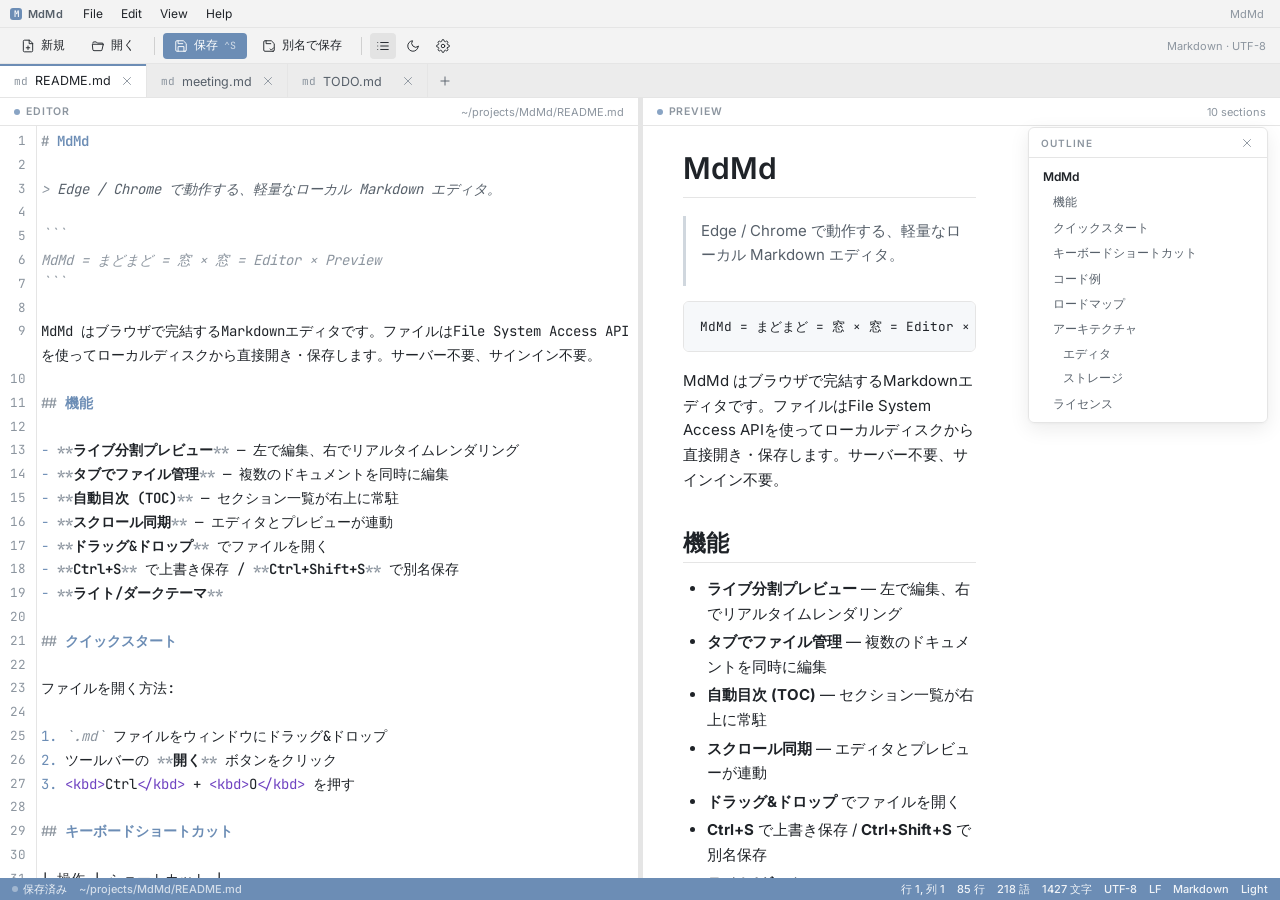
==== commit f0074967: "feat(theme): softer default accent + live PWA title-bar sync - Change default accent from #0098ff (h" ====
--- a/index.html
+++ b/index.html
@@ -4,7 +4,7 @@
 <meta charset="UTF-8">
 <title>MdMd</title>
 <meta name="viewport" content="width=device-width,initial-scale=1">
-<meta name="theme-color" content="#0098ff">
+<meta name="theme-color" content="#6c8db5">
 <link rel="manifest" href="manifest.json">
 <link rel="icon" href="icons/icon-192.png" type="image/png">
 
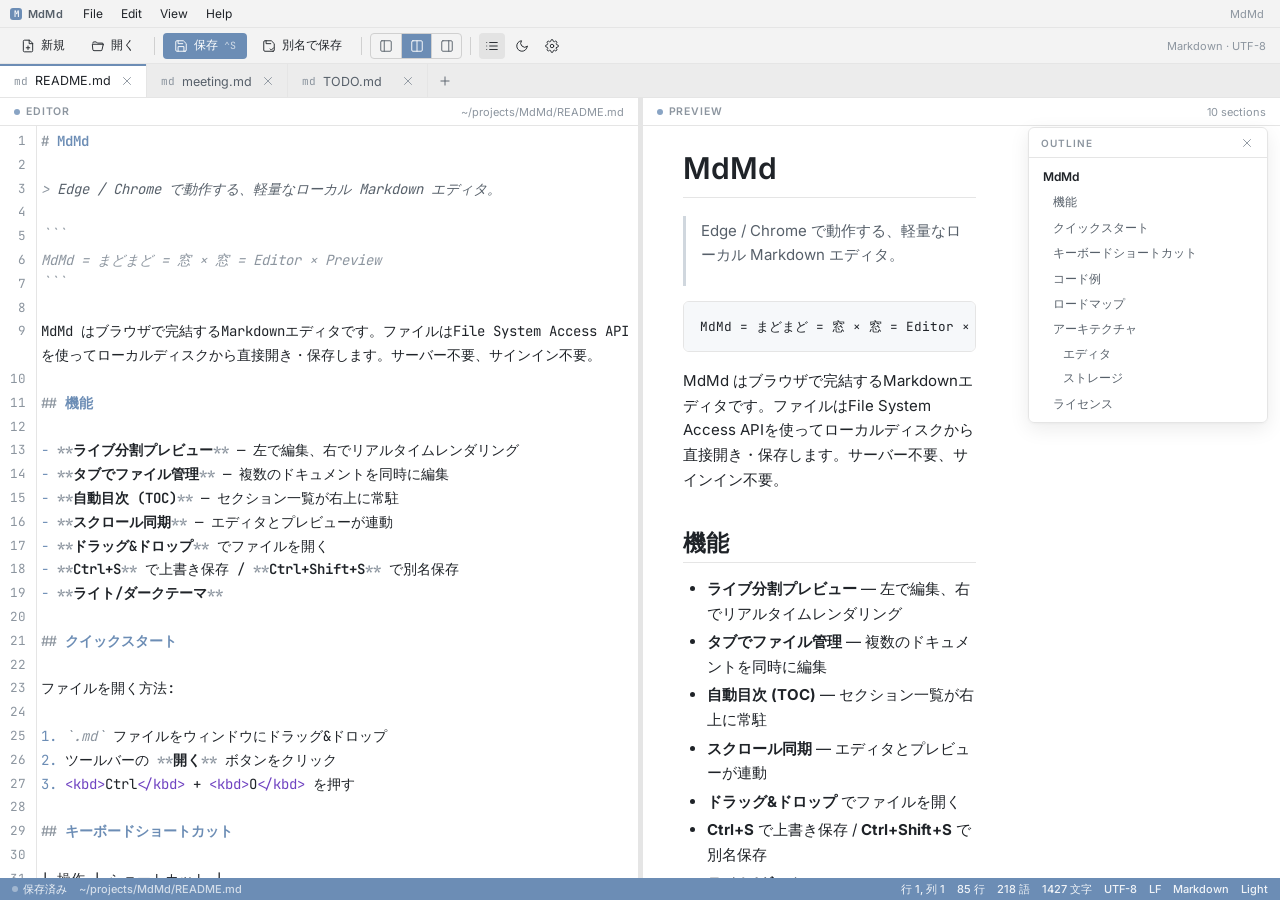
==== commit 9562eb36: "feat(install): auto-stop the loopback server when Edge finishes install Previously install.cmd kept " ====
--- a/index.html
+++ b/index.html
@@ -43,6 +43,18 @@
       });
     });
   }
+  // Tell install.ps1 to shut down its loopback HTTP server the moment Edge
+  // finishes installing the PWA. The PowerShell side polls for this exact
+  // path and exits the listener on receipt, which lets install.cmd close
+  // the console window without the user pressing anything.
+  // sendBeacon is the right tool here — it survives a tab close that the
+  // browser may trigger as part of the install flow.
+  window.addEventListener('appinstalled', () => {
+    try {
+      if (navigator.sendBeacon) navigator.sendBeacon('/installed');
+      else fetch('/installed', { method: 'POST', keepalive: true }).catch(() => {});
+    } catch (_) {}
+  });
 </script>
 </body>
 </html>
--- a/styles.css
+++ b/styles.css
@@ -172,6 +172,29 @@
 .tb-kbd { font-family: var(--font-mono); font-size: 10px; color: rgba(255,255,255,.7); }
 .tb-div { width: 1px; height: 18px; background: var(--border-strong); margin: 0 4px; }
 
+/* View-mode segmented control */
+.tb-segmented {
+  display: inline-flex;
+  border: 1px solid var(--border-strong);
+  border-radius: var(--radius-sm);
+  overflow: hidden;
+  height: 26px;
+}
+.tb-seg {
+  width: 30px;
+  height: 100%;
+  display: inline-flex;
+  align-items: center;
+  justify-content: center;
+  background: transparent;
+  border: none;
+  color: var(--fg-muted);
+  cursor: pointer;
+}
+.tb-seg + .tb-seg { border-left: 1px solid var(--border-strong); }
+.tb-seg:hover { background: rgba(127,127,127,.12); color: var(--fg); }
+.tb-seg.active { background: var(--accent); color: white; }
+
 /* ── Tabbar ────────────────────────────────────────────────────────────────── */
 .tabbar {
   display: flex;
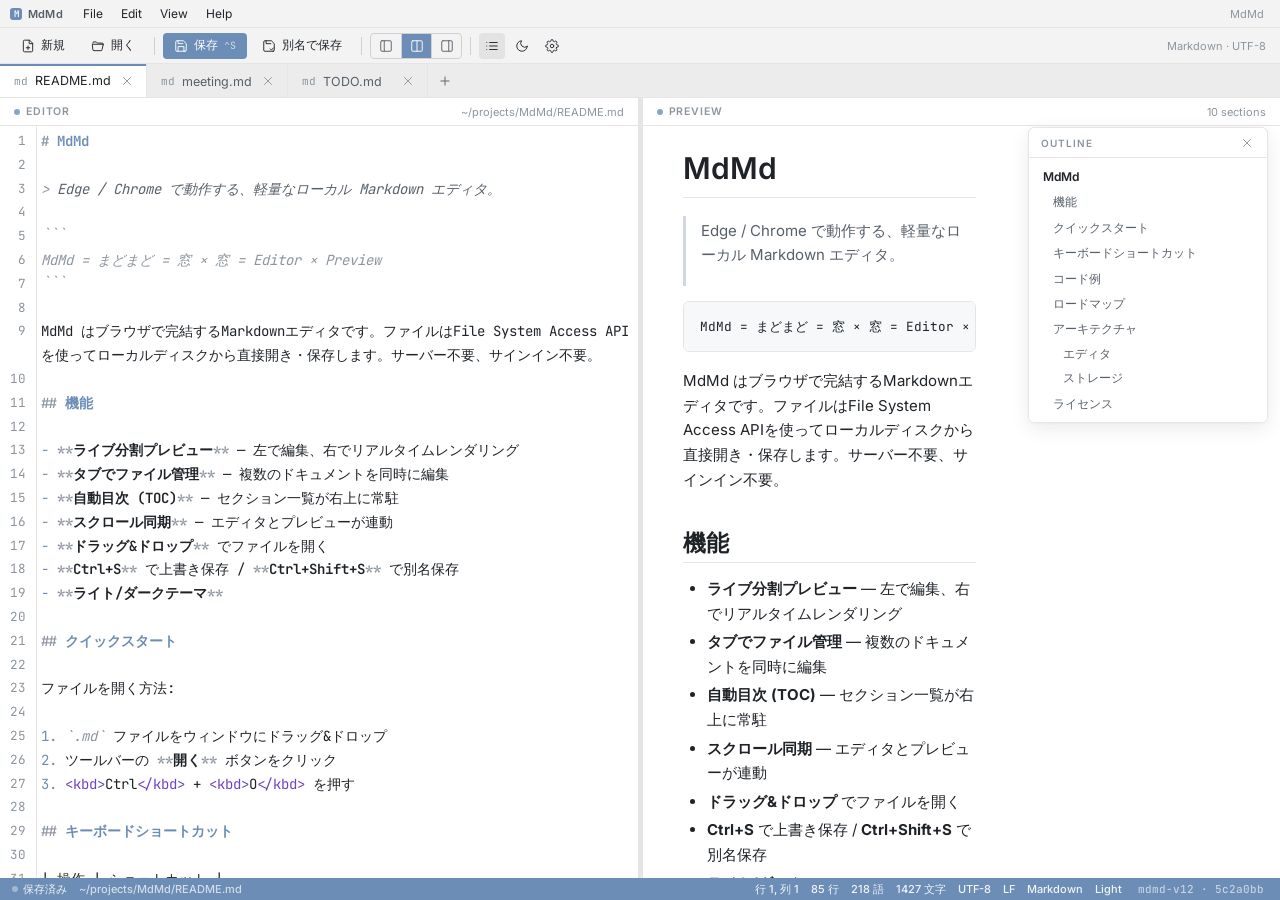
==== commit d9baf1f2: "feat(update): auto-apply code updates on re-run; installer never hangs Re-running install.cmd agains" ====
--- a/index.html
+++ b/index.html
@@ -34,27 +34,56 @@
 
 <script src="app.js"></script>
 <script>
-  // Register service worker for offline-first PWA behavior.
-  // Skipped on file:// (SW only works on http(s)/localhost).
-  if ('serviceWorker' in navigator && location.protocol !== 'file:') {
-    window.addEventListener('load', () => {
-      navigator.serviceWorker.register('sw.js').catch(err => {
-        console.warn('[mdeditor] SW registration failed:', err);
-      });
-    });
-  }
-  // Tell install.ps1 to shut down its loopback HTTP server the moment Edge
-  // finishes installing the PWA. The PowerShell side polls for this exact
-  // path and exits the listener on receipt, which lets install.cmd close
-  // the console window without the user pressing anything.
-  // sendBeacon is the right tool here — it survives a tab close that the
-  // browser may trigger as part of the install flow.
-  window.addEventListener('appinstalled', () => {
+  // /installed tells install.ps1 to stop its loopback server so install.cmd
+  // closes on its own. sendBeacon survives a tab close during install.
+  function __mdmdBeacon() {
     try {
       if (navigator.sendBeacon) navigator.sendBeacon('/installed');
       else fetch('/installed', { method: 'POST', keepalive: true }).catch(() => {});
     } catch (_) {}
-  });
+  }
+
+  // Register the service worker AND drive the in-place update flow when
+  // install.cmd is re-run against an already-installed PWA.
+  //
+  // Because the origin is a 127.0.0.1 loopback server that only exists while
+  // install.cmd is running, a service-worker update (and the reload below)
+  // can ONLY happen during an intentional install.cmd run — never randomly
+  // during normal offline use.
+  if ('serviceWorker' in navigator && location.protocol !== 'file:') {
+    // True => an existing install is being updated; false => first visit.
+    var __wasControlled = !!navigator.serviceWorker.controller;
+    var __reloaded = false;
+
+    // A newer SW calling clients.claim() fires controllerchange on this page.
+    // On an update (was already controlled) reload once so the running window
+    // immediately shows the new build; autosave preserves open tabs.
+    navigator.serviceWorker.addEventListener('controllerchange', () => {
+      if (__wasControlled && !__reloaded) {
+        __reloaded = true;
+        __mdmdBeacon();
+        location.reload();
+      }
+    });
+
+    window.addEventListener('load', () => {
+      navigator.serviceWorker.register('sw.js').then(reg => {
+        // Force an update check so a bumped sw.js is detected on this visit,
+        // even though index.html itself is served from cache.
+        try { reg.update(); } catch (_) {}
+        // Existing install with no pending update shortly after the check =>
+        // already current; let the installer close.
+        if (__wasControlled) {
+          setTimeout(() => {
+            if (!reg.installing && !reg.waiting) __mdmdBeacon();
+          }, 4000);
+        }
+      }).catch(err => console.warn('[mdeditor] SW registration failed:', err));
+    });
+
+    // Fresh PWA install completed.
+    window.addEventListener('appinstalled', __mdmdBeacon);
+  }
 </script>
 </body>
 </html>
--- a/styles.css
+++ b/styles.css
@@ -513,6 +513,14 @@
 }
 .sb-item { display: inline-flex; align-items: center; gap: 5px; opacity: .9; white-space: nowrap; }
 .sb-dot { width: 6px; height: 6px; border-radius: 50%; background: rgba(255,255,255,.8); }
+.sb-build {
+  font-family: var(--font-mono);
+  font-size: 11px;
+  opacity: .6;
+  cursor: pointer;
+  padding: 0 4px;
+}
+.sb-build:hover { opacity: 1; }
 
 /* ── Drop zone ─────────────────────────────────────────────────────────────── */
 .drop-zone {
